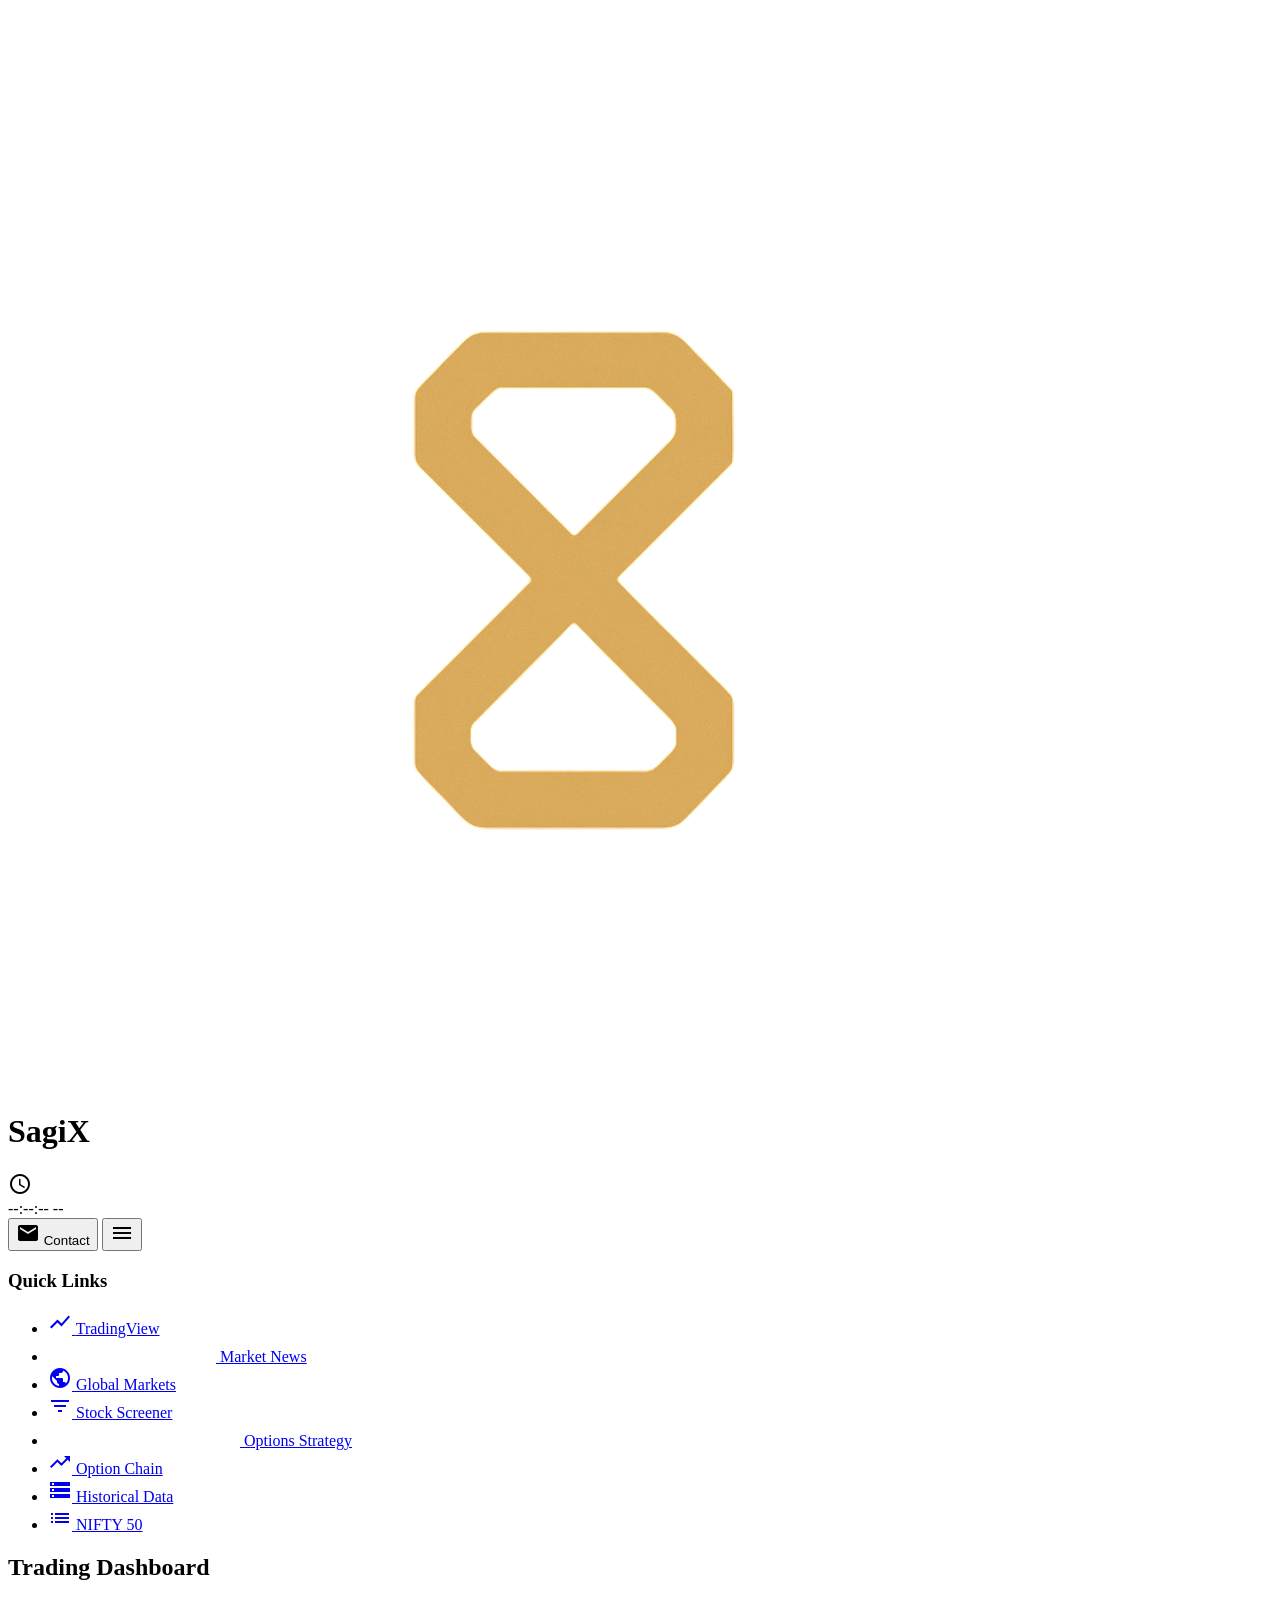
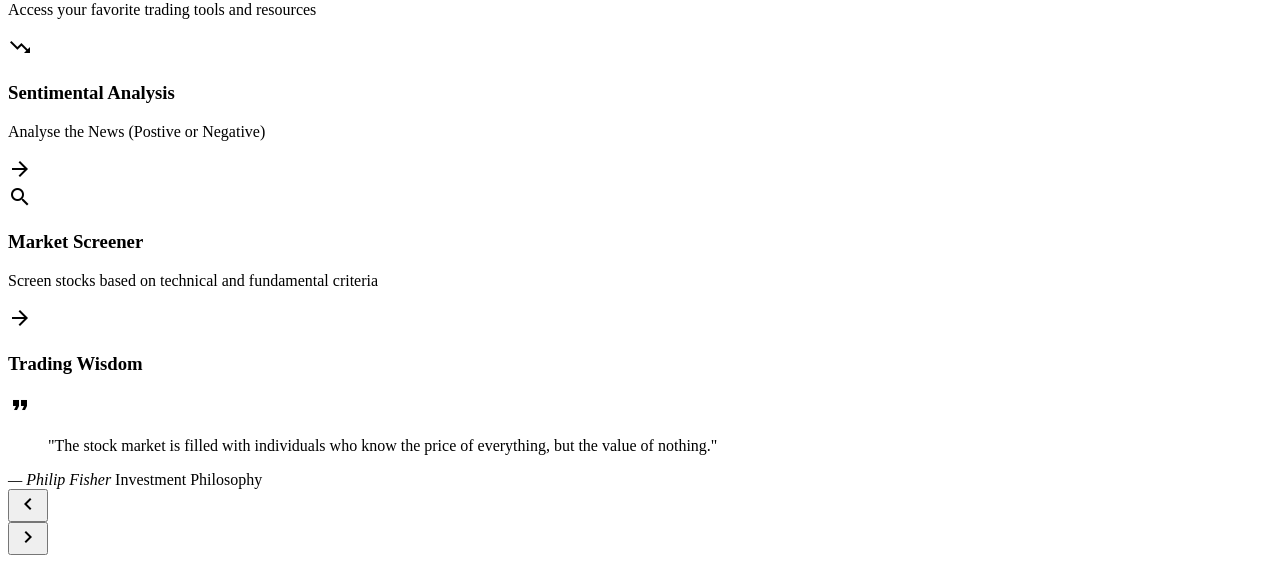
==== index.html @ 6b90bf28 "Add files via upload" ====
<!DOCTYPE html>
<html lang="en">
<head>
    <meta charset="UTF-8">
    <meta name="viewport" content="width=device-width, initial-scale=1.0">
    <title>SageForge - Trading Dashboard</title>
    <link rel="stylesheet" href="./css/main-style.css">
    <link href="https://fonts.googleapis.com/icon?family=Material+Icons" rel="stylesheet">
</head>
<body>
    <!-- Header -->
    <header class="header">
        <div class="header-content">
            <div class="header-left">
                <div class="logo">
                <img src="logo.png" alt="sagix logo" class="logo-img">
                    <h1 class="logo-text">SagiX</h1>
                </div>
            </div>
            
            <div class="header-center">
                <div class="clock-container">
                    <span class="material-icons clock-icon">schedule</span>
                    <div id="live-clock" class="live-clock">--:--:-- --</div>
                </div>
            </div>
            
            <div class="header-right">
                <button class="contact-btn">
                    <span class="material-icons">mail</span>
                    <span class="contact-text">Contact</span>
                </button>
                <button class="mobile-menu-btn" id="mobile-menu-btn">
                    <span class="material-icons">menu</span>
                </button>
            </div>
        </div>
    </header>

    <!-- Mobile Menu Overlay -->
    <div class="mobile-menu-overlay" id="mobile-menu-overlay"></div>

    <!-- Main Layout Container -->
    <div class="main-layout">
        <!-- Sidebar -->
        <aside class="sidebar" id="sidebar">
            <nav class="sidebar-nav">
                <h3 class="sidebar-title">Quick Links</h3>
                <ul class="sidebar-menu">
                    <li class="sidebar-item">
                        <a href="https://in.tradingview.com/" target="_blank" class="sidebar-link" title="TradingView Charts">
                            <span class="material-icons">show_chart</span>
                            <span class="sidebar-text">TradingView</span>
                        </a>
                    </li>
                    <li class="sidebar-item">
                        <a href="https://in.investing.com/news/stock-market-news" target="_blank" class="sidebar-link" title="Market News">
                            <span class="material-icons">article</span>
                            <span class="sidebar-text">Market News</span>
                        </a>
                    </li>
                    <li class="sidebar-item">
                        <a href="https://www.moneycontrol.com/markets/global-indices/" target="_blank" class="sidebar-link" title="Global Markets">
                            <span class="material-icons">public</span>
                            <span class="sidebar-text">Global Markets</span>
                        </a>
                    </li>
                    <li class="sidebar-item">
                        <a href="https://www.screener.in/" target="_blank" class="sidebar-link" title="Stock Screener">
                            <span class="material-icons">filter_list</span>
                            <span class="sidebar-text">Stock Screener</span>
                        </a>
                    </li>
                    <li class="sidebar-item">
                        <a href="https://sensibull.com/" target="_blank" class="sidebar-link" title="Options Strategy">
                            <span class="material-icons">insights</span>
                            <span class="sidebar-text">Options Strategy</span>
                        </a>
                    </li>
                    <li class="sidebar-item">
                        <a href="https://www.nseindia.com/option-chain" target="_blank" class="sidebar-link" title="Option Chain">
                            <span class="material-icons">trending_up</span>
                            <span class="sidebar-text">Option Chain</span>
                        </a>
                    </li>
                    <li class="sidebar-item">
                        <a href="https://www.niftyindices.com/reports/historical-data" target="_blank" class="sidebar-link" title="Historical Data">
                            <span class="material-icons">storage</span>
                            <span class="sidebar-text">Historical Data</span>
                        </a>
                    </li>
                    <li class="sidebar-item">
                        <a href="https://www.5paisa.com/nifty-50-stocks-list" target="_blank" class="sidebar-link" title="NIFTY 50">
                            <span class="material-icons">list</span>
                            <span class="sidebar-text">NIFTY 50</span>
                        </a>
                    </li>
                </ul>
            </nav>
        </aside>

        <!-- Main Content -->
        <main class="main-content">
            <div class="content-header">
                <h2 class="page-title">Trading Dashboard</h2>
                <p class="page-subtitle">Access your favorite trading tools and resources</p>
            </div>

            <div class="feature-grid">
                <div class="feature-card" data-path="sentiment" oneclick="navigatetoSentiment()">
                    <div class="feature-icon">
                        <span class="material-icons">trending_down</span>
                    </div>
                    <div class="feature-content">
                        <h3 class="feature-title">Sentimental Analysis</h3>
                        <p class="feature-description">Analyse the News (Postive or Negative) </p>
                    </div>
                    <div class="feature-arrow">
                        <span class="material-icons">arrow_forward</span>
                    </div>
                </div>

                <div class="feature-card" data-path="/screener">
                    <div class="feature-icon">
                        <span class="material-icons">search</span>
                    </div>
                    <div class="feature-content">
                        <h3 class="feature-title">Market Screener</h3>
                        <p class="feature-description">Screen stocks based on technical and fundamental criteria</p>
                    </div>
                    <div class="feature-arrow">
                        <span class="material-icons">arrow_forward</span>
                    </div>
                </div>

                <!--<div class="feature-card" data-path="/technical">
                    <div class="feature-icon">
                        <span class="material-icons">trending_up</span>
                    </div>
                    <div class="feature-content">
                        <h3 class="feature-title">Technical Analysis</h3>
                        <p class="feature-description">Advanced charting and technical indicator tools</p>
                    </div>
                    <div class="feature-arrow">
                        <span class="material-icons">arrow_forward</span>
                    </div>
                </div>

                <div class="feature-card" data-path="/options">
                    <div class="feature-icon">
                        <span class="material-icons">account_balance</span>
                    </div>
                    <div class="feature-content">
                        <h3 class="feature-title">Options Tracker</h3>
                        <p class="feature-description">Monitor and analyze options trading opportunities</p>
                    </div>
                    <div class="feature-arrow">
                        <span class="material-icons">arrow_forward</span>
                    </div>
                </div>

                <div class="feature-card" data-path="/risk">
                    <div class="feature-icon">
                        <span class="material-icons">security</span>
                    </div>
                    <div class="feature-content">
                        <h3 class="feature-title">Risk Manager</h3>
                        <p class="feature-description">Calculate and manage your trading risk exposure</p>
                    </div>
                    <div class="feature-arrow">
                        <span class="material-icons">arrow_forward</span>
                    </div>
                </div>

                <div class="feature-card" data-path="/alerts">
                    <div class="feature-icon">
                        <span class="material-icons">notifications</span>
                    </div>
                    <div class="feature-content">
                        <h3 class="feature-title">Market Alerts</h3>
                        <p class="feature-description">Set custom price and volume alerts for stocks</p>
                    </div>
                    <div class="feature-arrow">
                        <span class="material-icons">arrow_forward</span>
                    </div> 
                </div>-->
            </div>
        </main>

        <!--Quotes Panel -->
        <aside class="quotes-panel">
            <div class="quotes-header">
                <h3 class="quotes-title">Trading Wisdom</h3>
                <span class="material-icons quotes-icon">format_quote</span>
            </div>
            <div class="quotes-content">
                <div class="quote-item active" id="current-quote">
                    <blockquote class="quote-text">
                        "The stock market is filled with individuals who know the price of everything, but the value of nothing."
                    </blockquote>
                    <cite class="quote-author">— Philip Fisher</cite>
                    <span class="quote-category">Investment Philosophy</span>
                </div>
            </div>
            <div class="quotes-controls">
                <button class="quote-nav-btn" id="prev-quote" aria-label="Previous quote">
                    <span class="material-icons">chevron_left</span>
                </button>
                <div class="quote-indicators" id="quote-indicators">
                    <!-- Dynamically populated -->
                </div>
                <button class="quote-nav-btn" id="next-quote" aria-label="Next quote">
                    <span class="material-icons">chevron_right</span>
                </button>
            </div>
        </aside>
    </div>

    

    <script src="./js/main-app.js"></script>
</body>
</html>
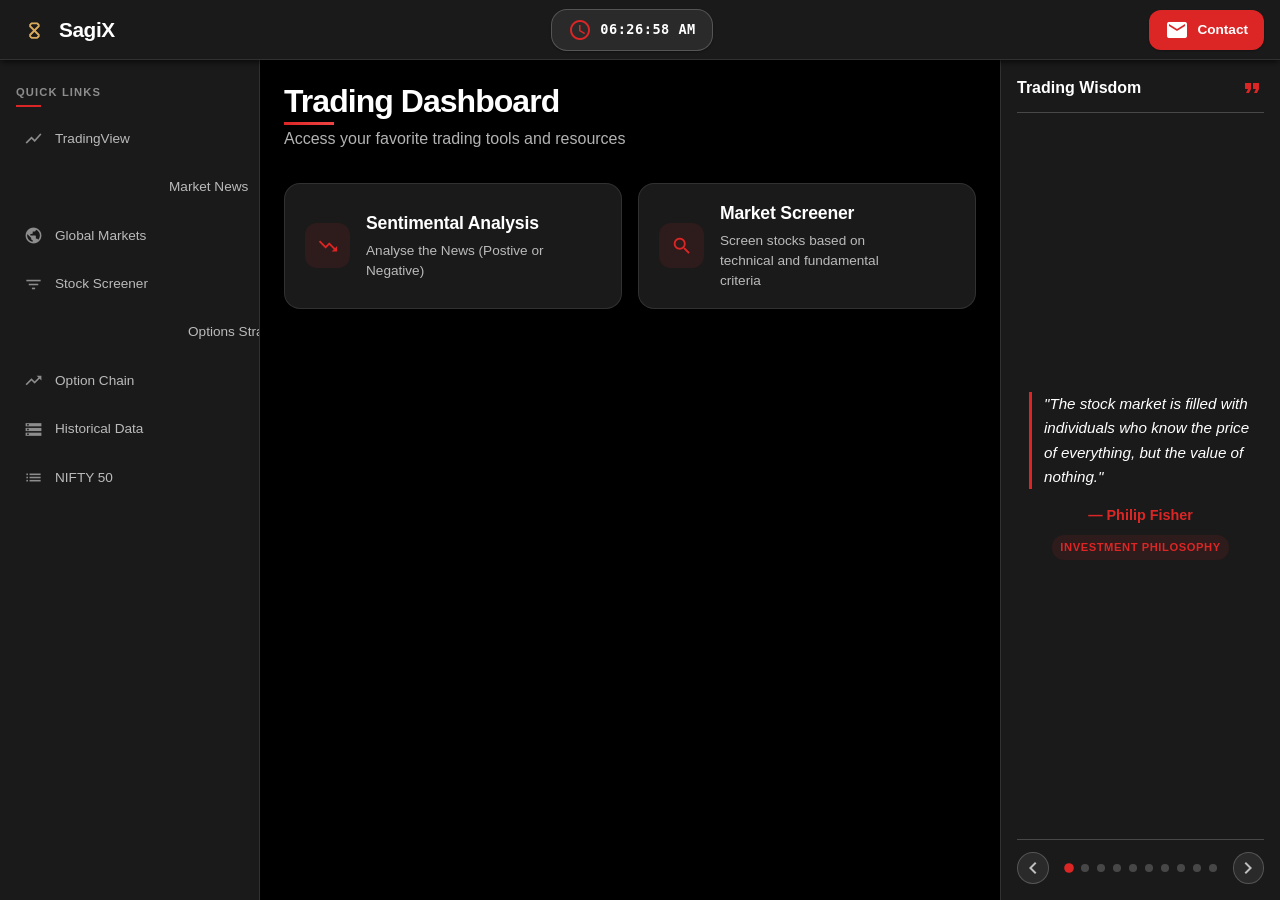
==== commit 2a5ae3ad: "Update index.html" ====
--- a/index.html
+++ b/index.html
@@ -3,7 +3,7 @@
 <head>
     <meta charset="UTF-8">
     <meta name="viewport" content="width=device-width, initial-scale=1.0">
-    <title>SageForge - Trading Dashboard</title>
+    <title>Sagix - Trading Dashboard</title>
     <link rel="stylesheet" href="./css/main-style.css">
     <link href="https://fonts.googleapis.com/icon?family=Material+Icons" rel="stylesheet">
 </head>
@@ -220,4 +220,4 @@
 
     <script src="./js/main-app.js"></script>
 </body>
-</html>+</html>
--- a/css/main-style.css
+++ b/css/main-style.css
@@ -0,0 +1,911 @@
+/* Trading Dashboard CSS - Professional Black & Red Theme (Compact Version) */
+:root {
+  /* Primary Color Palette */
+  --color-black: #000000;
+  --color-black-light: #1a1a1a;
+  --color-black-medium: #2a2a2a;
+  --color-white: #ffffff;
+  --color-white-soft: #f8f8f8;
+  
+  /* Red Palette */
+  --color-red-primary: #dc2626;
+  --color-red-hover: #b91c1c;
+  --color-red-light: #ef4444;
+  --color-red-dark: #991b1b;
+  --color-red-50: rgba(220, 38, 38, 0.05);
+  --color-red-100: rgba(220, 38, 38, 0.1);
+  --color-red-200: rgba(220, 38, 38, 0.2);
+  
+  /* Theme Colors */
+  --color-background: var(--color-black);
+  --color-surface: var(--color-black-light);
+  --color-surface-elevated: var(--color-black-medium);
+  --color-text-primary: var(--color-white);
+  --color-text-secondary: rgba(255, 255, 255, 0.7);
+  --color-text-muted: rgba(255, 255, 255, 0.5);
+  --color-primary: var(--color-red-primary);
+  --color-primary-hover: var(--color-red-hover);
+  --color-border: rgba(255, 255, 255, 0.1);
+  --color-border-strong: rgba(255, 255, 255, 0.2);
+  
+  /* Shadows */
+  --shadow-sm: 0 1px 2px 0 rgba(0, 0, 0, 0.3);
+  --shadow-md: 0 4px 6px -1px rgba(0, 0, 0, 0.4), 0 2px 4px -1px rgba(0, 0, 0, 0.3);
+  --shadow-lg: 0 10px 15px -3px rgba(0, 0, 0, 0.5), 0 4px 6px -2px rgba(0, 0, 0, 0.3);
+  --shadow-red: 0 0 20px rgba(220, 38, 38, 0.3);
+  --shadow-red-glow: 0 0 30px rgba(220, 38, 38, 0.4);
+  
+  /* Layout - Reduced Sizes */
+  --header-height: 60px;
+  --sidebar-width: 260px;
+  --sidebar-collapsed: 70px;
+  --quotes-width: 280px;
+  
+  /* Transitions */
+  --transition-fast: 0.2s cubic-bezier(0.4, 0, 0.2, 1);
+  --transition-normal: 0.3s cubic-bezier(0.4, 0, 0.2, 1);
+  --transition-slow: 0.4s cubic-bezier(0.4, 0, 0.2, 1);
+  
+  /* Border Radius */
+  --radius-sm: 4px;
+  --radius-md: 8px;
+  --radius-lg: 12px;
+  --radius-xl: 16px;
+  --radius-2xl: 20px;
+  
+  /* Spacing - Reduced */
+  --space-1: 0.25rem;
+  --space-2: 0.5rem;
+  --space-3: 0.75rem;
+  --space-4: 1rem;
+  --space-5: 1.25rem;
+  --space-6: 1.5rem;
+  --space-8: 2rem;
+  --space-10: 2.5rem;
+  --space-12: 3rem;
+  --space-16: 4rem;
+}
+
+/* Base Styles */
+* {
+  margin: 0;
+  padding: 0;
+  box-sizing: border-box;
+}
+
+body {
+  font-family: -apple-system, BlinkMacSystemFont, 'Segoe UI', 'Inter', Roboto, sans-serif;
+  background-color: var(--color-background);
+  color: var(--color-text-primary);
+  line-height: 1.5;
+  font-size: 14px;
+  overflow-x: hidden;
+  font-feature-settings: 'cv04', 'cv03', 'cv02', 'cv01';
+}
+
+/* Header Styles */
+.header {
+  position: fixed;
+  top: 0;
+  left: 0;
+  right: 0;
+  height: var(--header-height);
+  background: var(--color-surface);
+  backdrop-filter: blur(20px);
+  border-bottom: 1px solid var(--color-border);
+  z-index: 1000;
+  box-shadow: var(--shadow-md);
+}
+
+.header-content {
+  display: flex;
+  align-items: center;
+  justify-content: space-between;
+  height: 100%;
+  padding: 0 var(--space-4);
+  max-width: 100%;
+}
+
+.header-left {
+  display: flex;
+  align-items: center;
+  min-width: 0;
+}
+
+.logo {
+  display: flex;
+  align-items: center;
+  gap: var(--space-2);
+  transition: transform var(--transition-fast);
+  cursor: pointer;
+}
+
+.logo-img {
+  height: 35px;
+  width: 35px;
+  border-radius: var(--radius-md);
+}
+
+.logo-text {
+  font-size: 1.3rem;
+  font-weight: 800;
+  color: var(--color-text-primary);
+  letter-spacing: -0.02em;
+  position: relative;
+}
+
+.logo-text::after {
+  content: '';
+  position: absolute;
+  bottom: -2px;
+  left: 0;
+  width: 0;
+  height: 2px;
+  background: var(--color-primary);
+  transition: width var(--transition-normal);
+}
+
+.logo:hover .logo-text::after {
+  width: 100%;
+}
+
+.logo:hover {
+  transform: translateY(-1px);
+}
+
+.header-center {
+  flex: 1;
+  display: flex;
+  justify-content: center;
+  min-width: 0;
+}
+
+.clock-container {
+  display: flex;
+  align-items: center;
+  gap: var(--space-2);
+  background: var(--color-surface-elevated);
+  padding: var(--space-2) var(--space-4);
+  border-radius: var(--radius-xl);
+  border: 1px solid var(--color-border-strong);
+  box-shadow: var(--shadow-sm);
+  transition: all var(--transition-fast);
+}
+
+.clock-container:hover {
+  border-color: var(--color-primary);
+  box-shadow: var(--shadow-red);
+}
+
+.clock-icon {
+  color: var(--color-primary);
+  font-size: 1.1rem;
+}
+
+.live-clock {
+  font-family: 'SF Mono', 'Monaco', 'Cascadia Code', monospace;
+  font-weight: 600;
+  color: var(--color-text-primary);
+  font-size: 0.85rem;
+  white-space: nowrap;
+  letter-spacing: 0.5px;
+}
+
+.header-right {
+  display: flex;
+  align-items: center;
+  gap: var(--space-3);
+}
+
+.contact-btn {
+  display: flex;
+  align-items: center;
+  gap: var(--space-2);
+  background: var(--color-primary);
+  color: var(--color-white);
+  border: none;
+  padding: var(--space-2) var(--space-4);
+  border-radius: var(--radius-lg);
+  font-weight: 600;
+  font-size: 0.85rem;
+  cursor: pointer;
+  transition: all var(--transition-fast);
+  box-shadow: var(--shadow-sm);
+  position: relative;
+  overflow: hidden;
+}
+
+.contact-btn::before {
+  content: '';
+  position: absolute;
+  top: 0;
+  left: -100%;
+  width: 100%;
+  height: 100%;
+  background: linear-gradient(90deg, transparent, rgba(255, 255, 255, 0.2), transparent);
+  transition: left var(--transition-normal);
+}
+
+.contact-btn:hover::before {
+  left: 100%;
+}
+
+.contact-btn:hover {
+  background: var(--color-primary-hover);
+  transform: translateY(-2px);
+  box-shadow: var(--shadow-red-glow);
+}
+
+.mobile-menu-btn {
+  display: none;
+  background: var(--color-surface-elevated);
+  border: 1px solid var(--color-border);
+  color: var(--color-text-primary);
+  cursor: pointer;
+  padding: var(--space-2);
+  border-radius: var(--radius-md);
+  transition: all var(--transition-fast);
+}
+
+.mobile-menu-btn:hover {
+  background: var(--color-primary);
+  border-color: var(--color-primary);
+}
+
+/* Mobile Menu Overlay */
+.mobile-menu-overlay {
+  position: fixed;
+  top: 0;
+  left: 0;
+  right: 0;
+  bottom: 0;
+  background: rgba(0, 0, 0, 0.8);
+  backdrop-filter: blur(10px);
+  z-index: 998;
+  opacity: 0;
+  visibility: hidden;
+  transition: all var(--transition-normal);
+}
+
+.mobile-menu-overlay.active {
+  opacity: 1;
+  visibility: visible;
+}
+
+/* Main Layout Container */
+.main-layout {
+  display: flex;
+  margin-top: var(--header-height);
+  min-height: calc(100vh - var(--header-height));
+  position: relative;
+}
+
+/* Sidebar */
+.sidebar {
+  width: var(--sidebar-width);
+  background: var(--color-surface);
+  border-right: 1px solid var(--color-border);
+  overflow-y: auto;
+  flex-shrink: 0;
+  height: calc(100vh - var(--header-height));
+  position: sticky;
+  top: var(--header-height);
+}
+
+.sidebar-nav {
+  padding: var(--space-6) 0;
+}
+
+.sidebar-title {
+  font-size: 0.7rem;
+  font-weight: 700;
+  color: var(--color-text-muted);
+  text-transform: uppercase;
+  letter-spacing: 0.1em;
+  margin: 0 var(--space-4) var(--space-4);
+  position: relative;
+}
+
+.sidebar-title::after {
+  content: '';
+  position: absolute;
+  bottom: -6px;
+  left: 0;
+  width: 25px;
+  height: 2px;
+  background: var(--color-primary);
+}
+
+.sidebar-menu {
+  list-style: none;
+}
+
+.sidebar-item {
+  margin-bottom: var(--space-1);
+}
+
+.sidebar-link {
+  display: flex;
+  align-items: center;
+  gap: var(--space-3);
+  padding: var(--space-3) var(--space-4);
+  color: var(--color-text-secondary);
+  text-decoration: none;
+  transition: all var(--transition-fast);
+  position: relative;
+  border-radius: 0;
+  margin: 0 var(--space-2);
+  font-size: 0.85rem;
+}
+
+.sidebar-link::before {
+  content: '';
+  position: absolute;
+  left: 0;
+  top: 50%;
+  transform: translateY(-50%);
+  width: 0;
+  height: 0;
+  background: var(--color-primary);
+  transition: all var(--transition-fast);
+  border-radius: 0 var(--radius-sm) var(--radius-sm) 0;
+}
+
+.sidebar-link:hover::before {
+  width: 3px;
+  height: 50%;
+}
+
+.sidebar-link:hover {
+  background: var(--color-red-50);
+  color: var(--color-text-primary);
+  border-radius: var(--radius-lg);
+}
+
+.sidebar-link:hover .material-icons {
+  color: var(--color-primary);
+  transform: scale(1.1);
+}
+
+.sidebar-link .material-icons {
+  font-size: 1.2rem;
+  color: var(--color-text-muted);
+  transition: all var(--transition-fast);
+  flex-shrink: 0;
+}
+
+.sidebar-text {
+  font-weight: 500;
+  white-space: nowrap;
+}
+
+/* Main Content */
+.main-content {
+  flex: 1;
+  padding: var(--space-6);
+  min-height: calc(100vh - var(--header-height));
+  overflow-x: auto;
+  background: var(--color-background);
+}
+
+.content-header {
+  margin-bottom: var(--space-8);
+}
+
+.page-title {
+  font-size: 2rem;
+  font-weight: 900;
+  color: var(--color-text-primary);
+  margin-bottom: var(--space-2);
+  letter-spacing: -0.03em;
+  line-height: 1.1;
+  position: relative;
+}
+
+.page-title::after {
+  content: '';
+  position: absolute;
+  bottom: -6px;
+  left: 0;
+  width: 50px;
+  height: 3px;
+  background: linear-gradient(90deg, var(--color-primary), var(--color-red-light));
+}
+
+.page-subtitle {
+  font-size: 1rem;
+  color: var(--color-text-secondary);
+  font-weight: 400;
+  line-height: 1.5;
+}
+
+/* Feature Grid */
+.feature-grid {
+  display: grid;
+  grid-template-columns: repeat(auto-fit, minmax(280px, 1fr));
+  gap: var(--space-4);
+  width: 100%;
+}
+
+.feature-card {
+  background: var(--color-surface);
+  border: 1px solid var(--color-border);
+  border-radius: var(--radius-xl);
+  padding: var(--space-4) var(--space-5);
+  cursor: pointer;
+  transition: all var(--transition-normal);
+  display: flex;
+  align-items: center;
+  gap: var(--space-4);
+  position: relative;
+  overflow: hidden;
+}
+
+.feature-card::before {
+  content: '';
+  position: absolute;
+  top: 0;
+  left: 0;
+  right: 0;
+  height: 3px;
+  background: linear-gradient(90deg, var(--color-primary), var(--color-red-light));
+  transform: scaleX(0);
+  transform-origin: left;
+  transition: transform var(--transition-normal);
+}
+
+.feature-card:hover::before {
+  transform: scaleX(1);
+}
+
+.feature-card:hover {
+  transform: translateY(-3px);
+  box-shadow: var(--shadow-red);
+  border-color: var(--color-primary);
+  background: var(--color-surface-elevated);
+}
+
+.feature-icon {
+  display: flex;
+  align-items: center;
+  justify-content: center;
+  width: 45px;
+  height: 45px;
+  background: var(--color-red-100);
+  border-radius: var(--radius-lg);
+  flex-shrink: 0;
+  transition: all var(--transition-normal);
+  position: relative;
+}
+
+.feature-card:hover .feature-icon {
+  background: var(--color-primary);
+  transform: scale(1.05) rotate(3deg);
+  box-shadow: var(--shadow-red);
+}
+
+.feature-icon .material-icons {
+  font-size: 1.4rem;
+  color: var(--color-primary);
+  transition: color var(--transition-normal);
+}
+
+.feature-card:hover .feature-icon .material-icons {
+  color: var(--color-white);
+}
+
+.feature-content {
+  flex: 1;
+  min-width: 0;
+}
+
+.feature-title {
+  font-size: 1.1rem;
+  font-weight: 700;
+  color: var(--color-text-primary);
+  margin-bottom: var(--space-1);
+  letter-spacing: -0.01em;
+}
+
+.feature-description {
+  color: var(--color-text-secondary);
+  line-height: 1.5;
+  font-size: 0.85rem;
+}
+
+.feature-arrow {
+  opacity: 0;
+  transform: translateX(-10px);
+  transition: all var(--transition-normal);
+  color: var(--color-primary);
+  flex-shrink: 0;
+  font-size: 1.3rem;
+}
+
+.feature-card:hover .feature-arrow {
+  opacity: 1;
+  transform: translateX(0);
+}
+
+/* Quotes Panel */
+.quotes-panel {
+  width: var(--quotes-width);
+  background: var(--color-surface);
+  border-left: 1px solid var(--color-border);
+  padding: var(--space-4);
+  flex-shrink: 0;
+  overflow-y: auto;
+  display: flex;
+  flex-direction: column;
+  height: calc(100vh - var(--header-height));
+  position: sticky;
+  top: var(--header-height);
+}
+
+.quotes-header {
+  display: flex;
+  align-items: center;
+  justify-content: space-between;
+  margin-bottom: var(--space-4);
+  padding-bottom: var(--space-3);
+  border-bottom: 1px solid var(--color-border-strong);
+}
+
+.quotes-title {
+  font-size: 1rem;
+  font-weight: 700;
+  color: var(--color-text-primary);
+}
+
+.quotes-icon {
+  color: var(--color-primary);
+  font-size: 1.4rem;
+}
+
+.quotes-content {
+  flex: 1;
+  display: flex;
+  align-items: center;
+  justify-content: center;
+  position: relative;
+  min-height: 300px;
+}
+
+.quote-item {
+  text-align: center;
+  opacity: 1;
+  transform: translateY(0);
+  transition: all var(--transition-slow);
+  width: 100%;
+  padding: var(--space-3);
+}
+
+.quote-item.fade-out {
+  opacity: 0;
+  transform: translateY(20px);
+}
+
+.quote-text {
+  font-size: 0.95rem;
+  line-height: 1.6;
+  color: var(--color-text-primary);
+  font-style: italic;
+  margin-bottom: var(--space-4);
+  border-left: 3px solid var(--color-primary);
+  padding-left: var(--space-3);
+  text-align: left;
+  font-weight: 400;
+}
+
+.quote-author {
+  display: block;
+  font-weight: 600;
+  color: var(--color-primary);
+  margin-bottom: var(--space-2);
+  font-size: 0.9rem;
+}
+
+.quote-category {
+  display: inline-block;
+  background: var(--color-red-100);
+  color: var(--color-primary);
+  padding: var(--space-1) var(--space-2);
+  border-radius: var(--radius-lg);
+  font-size: 0.7rem;
+  font-weight: 600;
+  text-transform: uppercase;
+  letter-spacing: 0.05em;
+}
+
+.quotes-controls {
+  display: flex;
+  align-items: center;
+  justify-content: center;
+  gap: var(--space-4);
+  margin-top: var(--space-4);
+  padding-top: var(--space-3);
+  border-top: 1px solid var(--color-border-strong);
+}
+
+.quote-nav-btn {
+  background: var(--color-surface-elevated);
+  border: 1px solid var(--color-border-strong);
+  border-radius: 50%;
+  width: 32px;
+  height: 32px;
+  display: flex;
+  align-items: center;
+  justify-content: center;
+  cursor: pointer;
+  transition: all var(--transition-fast);
+  color: var(--color-text-secondary);
+  font-size: 1.1rem;
+}
+
+.quote-nav-btn:hover {
+  background: var(--color-primary);
+  border-color: var(--color-primary);
+  color: var(--color-white);
+  transform: scale(1.05);
+}
+
+.quote-indicators {
+  display: flex;
+  gap: var(--space-2);
+}
+
+.quote-indicator {
+  width: 8px;
+  height: 8px;
+  border-radius: 50%;
+  background: var(--color-border-strong);
+  cursor: pointer;
+  transition: all var(--transition-fast);
+}
+
+.quote-indicator.active {
+  background: var(--color-primary);
+  transform: scale(1.2);
+}
+
+/* Notification Toast */
+.notification-toast {
+  position: fixed;
+  bottom: var(--space-6);
+  right: var(--space-6);
+  background: var(--color-surface-elevated);
+  border: 1px solid var(--color-border-strong);
+  border-radius: var(--radius-xl);
+  padding: var(--space-3) var(--space-4);
+  box-shadow: var(--shadow-lg);
+  transform: translateX(100%);
+  transition: transform var(--transition-normal);
+  z-index: 1001;
+  max-width: 260px;
+  backdrop-filter: blur(20px);
+}
+
+.notification-toast.show {
+  transform: translateX(0);
+}
+
+.notification-content {
+  display: flex;
+  align-items: center;
+  gap: var(--space-3);
+}
+
+.notification-icon {
+  color: var(--color-primary);
+  font-size: 1.2rem;
+}
+
+.notification-message {
+  color: var(--color-text-primary);
+  font-weight: 500;
+  font-size: 0.85rem;
+}
+
+/* Responsive Design */
+
+/* Large Desktop (1200px+) */
+@media (min-width: 1200px) {
+  .main-layout {
+    display: flex;
+  }
+  
+  .sidebar {
+    display: flex;
+    flex-direction: column;
+  }
+  
+  .quotes-panel {
+    display: flex;
+  }
+  
+  .mobile-menu-btn {
+    display: none;
+  }
+}
+
+/* Medium Desktop (992px - 1199px) */
+@media (max-width: 1199px) and (min-width: 992px) {
+  .sidebar {
+    width: var(--sidebar-collapsed);
+  }
+  
+  .sidebar-text {
+    display: none;
+  }
+  
+  .sidebar-title {
+    display: none;
+  }
+  
+  .sidebar-link {
+    justify-content: center;
+    padding: var(--space-3);
+  }
+  
+  .quotes-panel {
+    display: none;
+  }
+  
+  .mobile-menu-btn {
+    display: none;
+  }
+}
+
+/* Tablet (768px - 991px) */
+@media (max-width: 991px) {
+  .sidebar {
+    position: fixed;
+    left: 0;
+    top: var(--header-height);
+    height: calc(100vh - var(--header-height));
+    transform: translateX(-100%);
+    width: 280px;
+    z-index: 999;
+    box-shadow: var(--shadow-lg);
+  }
+  
+  .sidebar.active {
+    transform: translateX(0);
+  }
+  
+  .main-layout {
+    display: block;
+  }
+  
+  .main-content {
+    padding: var(--space-5);
+    width: 100%;
+  }
+  
+  .quotes-panel {
+    display: none;
+  }
+  
+  .mobile-menu-btn {
+    display: flex;
+  }
+  
+  .feature-grid {
+    grid-template-columns: repeat(auto-fit, minmax(260px, 1fr));
+    gap: var(--space-3);
+  }
+}
+
+/* Mobile (767px and below) */
+@media (max-width: 767px) {
+  .header-content {
+    padding: 0 var(--space-3);
+  }
+  
+  .logo-text {
+    font-size: 1.1rem;
+  }
+  
+  .clock-container {
+    display: none;
+  }
+  
+  .main-content {
+    padding: var(--space-4);
+  }
+  
+  .page-title {
+    font-size: 1.6rem;
+  }
+  
+  .page-subtitle {
+    font-size: 0.9rem;
+  }
+  
+  .feature-grid {
+    grid-template-columns: 1fr;
+    gap: var(--space-3);
+  }
+  
+  .feature-card {
+    padding: var(--space-3) var(--space-4);
+  }
+  
+  .feature-title {
+    font-size: 1rem;
+  }
+  
+  .feature-description {
+    font-size: 0.8rem;
+  }
+}
+
+/* Small Mobile (479px and below) */
+@media (max-width: 479px) {
+  .header-content {
+    padding: 0 var(--space-2);
+  }
+  
+  .logo-text {
+    font-size: 1rem;
+  }
+  
+  .main-content {
+    padding: var(--space-3);
+  }
+  
+  .page-title {
+    font-size: 1.4rem;
+  }
+  
+  .feature-card {
+    flex-direction: column;
+    text-align: center;
+    gap: var(--space-3);
+    padding: var(--space-3);
+  }
+  
+  .feature-arrow {
+    display: none;
+  }
+}
+
+/* Touch Device Optimizations */
+@media (hover: none) {
+  .feature-card:hover {
+    transform: none;
+  }
+  
+  .feature-card:active {
+    transform: scale(0.98);
+  }
+  
+  .sidebar-link:hover {
+    background: transparent;
+  }
+  
+  .sidebar-link:active {
+    background: var(--color-red-50);
+  }
+}
+
+/* Reduced Motion */
+@media (prefers-reduced-motion: reduce) {
+  * {
+    animation-duration: 0.01ms !important;
+    animation-iteration-count: 1 !important;
+    transition-duration: 0.01ms !important;
+  }
+}
+
+/* High Contrast Mode */
+@media (prefers-contrast: high) {
+  :root {
+    --color-border: var(--color-white);
+    --color-border-strong: var(--color-white);
+  }
+  
+  .feature-card {
+    border-width: 2px;
+  }
+}
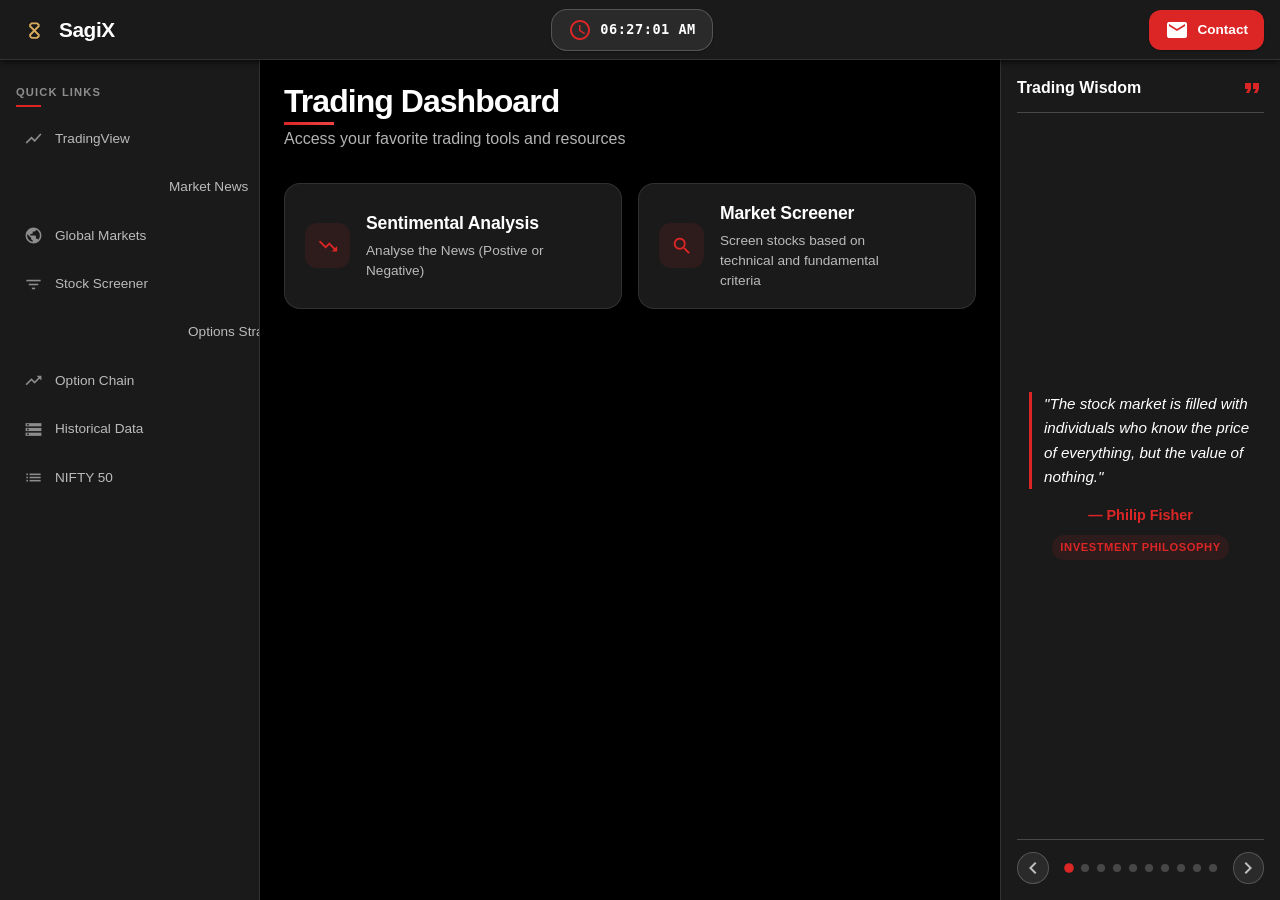
==== commit 02d67626: "statiic" ====
--- a/index.html
+++ b/index.html
@@ -4,7 +4,7 @@
     <meta charset="UTF-8">
     <meta name="viewport" content="width=device-width, initial-scale=1.0">
     <title>Sagix - Trading Dashboard</title>
-    <link rel="stylesheet" href="./css/main-style.css">
+    <link rel="stylesheet" href="./static/css/main-style.css">
     <link href="https://fonts.googleapis.com/icon?family=Material+Icons" rel="stylesheet">
 </head>
 <body>
@@ -218,6 +218,6 @@
 
     
 
-    <script src="./js/main-app.js"></script>
+    <script src="./static/js/main-app.js"></script>
 </body>
 </html>
--- a/static/css/main-style.css
+++ b/static/css/main-style.css
@@ -0,0 +1,911 @@
+/* Trading Dashboard CSS - Professional Black & Red Theme (Compact Version) */
+:root {
+  /* Primary Color Palette */
+  --color-black: #000000;
+  --color-black-light: #1a1a1a;
+  --color-black-medium: #2a2a2a;
+  --color-white: #ffffff;
+  --color-white-soft: #f8f8f8;
+  
+  /* Red Palette */
+  --color-red-primary: #dc2626;
+  --color-red-hover: #b91c1c;
+  --color-red-light: #ef4444;
+  --color-red-dark: #991b1b;
+  --color-red-50: rgba(220, 38, 38, 0.05);
+  --color-red-100: rgba(220, 38, 38, 0.1);
+  --color-red-200: rgba(220, 38, 38, 0.2);
+  
+  /* Theme Colors */
+  --color-background: var(--color-black);
+  --color-surface: var(--color-black-light);
+  --color-surface-elevated: var(--color-black-medium);
+  --color-text-primary: var(--color-white);
+  --color-text-secondary: rgba(255, 255, 255, 0.7);
+  --color-text-muted: rgba(255, 255, 255, 0.5);
+  --color-primary: var(--color-red-primary);
+  --color-primary-hover: var(--color-red-hover);
+  --color-border: rgba(255, 255, 255, 0.1);
+  --color-border-strong: rgba(255, 255, 255, 0.2);
+  
+  /* Shadows */
+  --shadow-sm: 0 1px 2px 0 rgba(0, 0, 0, 0.3);
+  --shadow-md: 0 4px 6px -1px rgba(0, 0, 0, 0.4), 0 2px 4px -1px rgba(0, 0, 0, 0.3);
+  --shadow-lg: 0 10px 15px -3px rgba(0, 0, 0, 0.5), 0 4px 6px -2px rgba(0, 0, 0, 0.3);
+  --shadow-red: 0 0 20px rgba(220, 38, 38, 0.3);
+  --shadow-red-glow: 0 0 30px rgba(220, 38, 38, 0.4);
+  
+  /* Layout - Reduced Sizes */
+  --header-height: 60px;
+  --sidebar-width: 260px;
+  --sidebar-collapsed: 70px;
+  --quotes-width: 280px;
+  
+  /* Transitions */
+  --transition-fast: 0.2s cubic-bezier(0.4, 0, 0.2, 1);
+  --transition-normal: 0.3s cubic-bezier(0.4, 0, 0.2, 1);
+  --transition-slow: 0.4s cubic-bezier(0.4, 0, 0.2, 1);
+  
+  /* Border Radius */
+  --radius-sm: 4px;
+  --radius-md: 8px;
+  --radius-lg: 12px;
+  --radius-xl: 16px;
+  --radius-2xl: 20px;
+  
+  /* Spacing - Reduced */
+  --space-1: 0.25rem;
+  --space-2: 0.5rem;
+  --space-3: 0.75rem;
+  --space-4: 1rem;
+  --space-5: 1.25rem;
+  --space-6: 1.5rem;
+  --space-8: 2rem;
+  --space-10: 2.5rem;
+  --space-12: 3rem;
+  --space-16: 4rem;
+}
+
+/* Base Styles */
+* {
+  margin: 0;
+  padding: 0;
+  box-sizing: border-box;
+}
+
+body {
+  font-family: -apple-system, BlinkMacSystemFont, 'Segoe UI', 'Inter', Roboto, sans-serif;
+  background-color: var(--color-background);
+  color: var(--color-text-primary);
+  line-height: 1.5;
+  font-size: 14px;
+  overflow-x: hidden;
+  font-feature-settings: 'cv04', 'cv03', 'cv02', 'cv01';
+}
+
+/* Header Styles */
+.header {
+  position: fixed;
+  top: 0;
+  left: 0;
+  right: 0;
+  height: var(--header-height);
+  background: var(--color-surface);
+  backdrop-filter: blur(20px);
+  border-bottom: 1px solid var(--color-border);
+  z-index: 1000;
+  box-shadow: var(--shadow-md);
+}
+
+.header-content {
+  display: flex;
+  align-items: center;
+  justify-content: space-between;
+  height: 100%;
+  padding: 0 var(--space-4);
+  max-width: 100%;
+}
+
+.header-left {
+  display: flex;
+  align-items: center;
+  min-width: 0;
+}
+
+.logo {
+  display: flex;
+  align-items: center;
+  gap: var(--space-2);
+  transition: transform var(--transition-fast);
+  cursor: pointer;
+}
+
+.logo-img {
+  height: 35px;
+  width: 35px;
+  border-radius: var(--radius-md);
+}
+
+.logo-text {
+  font-size: 1.3rem;
+  font-weight: 800;
+  color: var(--color-text-primary);
+  letter-spacing: -0.02em;
+  position: relative;
+}
+
+.logo-text::after {
+  content: '';
+  position: absolute;
+  bottom: -2px;
+  left: 0;
+  width: 0;
+  height: 2px;
+  background: var(--color-primary);
+  transition: width var(--transition-normal);
+}
+
+.logo:hover .logo-text::after {
+  width: 100%;
+}
+
+.logo:hover {
+  transform: translateY(-1px);
+}
+
+.header-center {
+  flex: 1;
+  display: flex;
+  justify-content: center;
+  min-width: 0;
+}
+
+.clock-container {
+  display: flex;
+  align-items: center;
+  gap: var(--space-2);
+  background: var(--color-surface-elevated);
+  padding: var(--space-2) var(--space-4);
+  border-radius: var(--radius-xl);
+  border: 1px solid var(--color-border-strong);
+  box-shadow: var(--shadow-sm);
+  transition: all var(--transition-fast);
+}
+
+.clock-container:hover {
+  border-color: var(--color-primary);
+  box-shadow: var(--shadow-red);
+}
+
+.clock-icon {
+  color: var(--color-primary);
+  font-size: 1.1rem;
+}
+
+.live-clock {
+  font-family: 'SF Mono', 'Monaco', 'Cascadia Code', monospace;
+  font-weight: 600;
+  color: var(--color-text-primary);
+  font-size: 0.85rem;
+  white-space: nowrap;
+  letter-spacing: 0.5px;
+}
+
+.header-right {
+  display: flex;
+  align-items: center;
+  gap: var(--space-3);
+}
+
+.contact-btn {
+  display: flex;
+  align-items: center;
+  gap: var(--space-2);
+  background: var(--color-primary);
+  color: var(--color-white);
+  border: none;
+  padding: var(--space-2) var(--space-4);
+  border-radius: var(--radius-lg);
+  font-weight: 600;
+  font-size: 0.85rem;
+  cursor: pointer;
+  transition: all var(--transition-fast);
+  box-shadow: var(--shadow-sm);
+  position: relative;
+  overflow: hidden;
+}
+
+.contact-btn::before {
+  content: '';
+  position: absolute;
+  top: 0;
+  left: -100%;
+  width: 100%;
+  height: 100%;
+  background: linear-gradient(90deg, transparent, rgba(255, 255, 255, 0.2), transparent);
+  transition: left var(--transition-normal);
+}
+
+.contact-btn:hover::before {
+  left: 100%;
+}
+
+.contact-btn:hover {
+  background: var(--color-primary-hover);
+  transform: translateY(-2px);
+  box-shadow: var(--shadow-red-glow);
+}
+
+.mobile-menu-btn {
+  display: none;
+  background: var(--color-surface-elevated);
+  border: 1px solid var(--color-border);
+  color: var(--color-text-primary);
+  cursor: pointer;
+  padding: var(--space-2);
+  border-radius: var(--radius-md);
+  transition: all var(--transition-fast);
+}
+
+.mobile-menu-btn:hover {
+  background: var(--color-primary);
+  border-color: var(--color-primary);
+}
+
+/* Mobile Menu Overlay */
+.mobile-menu-overlay {
+  position: fixed;
+  top: 0;
+  left: 0;
+  right: 0;
+  bottom: 0;
+  background: rgba(0, 0, 0, 0.8);
+  backdrop-filter: blur(10px);
+  z-index: 998;
+  opacity: 0;
+  visibility: hidden;
+  transition: all var(--transition-normal);
+}
+
+.mobile-menu-overlay.active {
+  opacity: 1;
+  visibility: visible;
+}
+
+/* Main Layout Container */
+.main-layout {
+  display: flex;
+  margin-top: var(--header-height);
+  min-height: calc(100vh - var(--header-height));
+  position: relative;
+}
+
+/* Sidebar */
+.sidebar {
+  width: var(--sidebar-width);
+  background: var(--color-surface);
+  border-right: 1px solid var(--color-border);
+  overflow-y: auto;
+  flex-shrink: 0;
+  height: calc(100vh - var(--header-height));
+  position: sticky;
+  top: var(--header-height);
+}
+
+.sidebar-nav {
+  padding: var(--space-6) 0;
+}
+
+.sidebar-title {
+  font-size: 0.7rem;
+  font-weight: 700;
+  color: var(--color-text-muted);
+  text-transform: uppercase;
+  letter-spacing: 0.1em;
+  margin: 0 var(--space-4) var(--space-4);
+  position: relative;
+}
+
+.sidebar-title::after {
+  content: '';
+  position: absolute;
+  bottom: -6px;
+  left: 0;
+  width: 25px;
+  height: 2px;
+  background: var(--color-primary);
+}
+
+.sidebar-menu {
+  list-style: none;
+}
+
+.sidebar-item {
+  margin-bottom: var(--space-1);
+}
+
+.sidebar-link {
+  display: flex;
+  align-items: center;
+  gap: var(--space-3);
+  padding: var(--space-3) var(--space-4);
+  color: var(--color-text-secondary);
+  text-decoration: none;
+  transition: all var(--transition-fast);
+  position: relative;
+  border-radius: 0;
+  margin: 0 var(--space-2);
+  font-size: 0.85rem;
+}
+
+.sidebar-link::before {
+  content: '';
+  position: absolute;
+  left: 0;
+  top: 50%;
+  transform: translateY(-50%);
+  width: 0;
+  height: 0;
+  background: var(--color-primary);
+  transition: all var(--transition-fast);
+  border-radius: 0 var(--radius-sm) var(--radius-sm) 0;
+}
+
+.sidebar-link:hover::before {
+  width: 3px;
+  height: 50%;
+}
+
+.sidebar-link:hover {
+  background: var(--color-red-50);
+  color: var(--color-text-primary);
+  border-radius: var(--radius-lg);
+}
+
+.sidebar-link:hover .material-icons {
+  color: var(--color-primary);
+  transform: scale(1.1);
+}
+
+.sidebar-link .material-icons {
+  font-size: 1.2rem;
+  color: var(--color-text-muted);
+  transition: all var(--transition-fast);
+  flex-shrink: 0;
+}
+
+.sidebar-text {
+  font-weight: 500;
+  white-space: nowrap;
+}
+
+/* Main Content */
+.main-content {
+  flex: 1;
+  padding: var(--space-6);
+  min-height: calc(100vh - var(--header-height));
+  overflow-x: auto;
+  background: var(--color-background);
+}
+
+.content-header {
+  margin-bottom: var(--space-8);
+}
+
+.page-title {
+  font-size: 2rem;
+  font-weight: 900;
+  color: var(--color-text-primary);
+  margin-bottom: var(--space-2);
+  letter-spacing: -0.03em;
+  line-height: 1.1;
+  position: relative;
+}
+
+.page-title::after {
+  content: '';
+  position: absolute;
+  bottom: -6px;
+  left: 0;
+  width: 50px;
+  height: 3px;
+  background: linear-gradient(90deg, var(--color-primary), var(--color-red-light));
+}
+
+.page-subtitle {
+  font-size: 1rem;
+  color: var(--color-text-secondary);
+  font-weight: 400;
+  line-height: 1.5;
+}
+
+/* Feature Grid */
+.feature-grid {
+  display: grid;
+  grid-template-columns: repeat(auto-fit, minmax(280px, 1fr));
+  gap: var(--space-4);
+  width: 100%;
+}
+
+.feature-card {
+  background: var(--color-surface);
+  border: 1px solid var(--color-border);
+  border-radius: var(--radius-xl);
+  padding: var(--space-4) var(--space-5);
+  cursor: pointer;
+  transition: all var(--transition-normal);
+  display: flex;
+  align-items: center;
+  gap: var(--space-4);
+  position: relative;
+  overflow: hidden;
+}
+
+.feature-card::before {
+  content: '';
+  position: absolute;
+  top: 0;
+  left: 0;
+  right: 0;
+  height: 3px;
+  background: linear-gradient(90deg, var(--color-primary), var(--color-red-light));
+  transform: scaleX(0);
+  transform-origin: left;
+  transition: transform var(--transition-normal);
+}
+
+.feature-card:hover::before {
+  transform: scaleX(1);
+}
+
+.feature-card:hover {
+  transform: translateY(-3px);
+  box-shadow: var(--shadow-red);
+  border-color: var(--color-primary);
+  background: var(--color-surface-elevated);
+}
+
+.feature-icon {
+  display: flex;
+  align-items: center;
+  justify-content: center;
+  width: 45px;
+  height: 45px;
+  background: var(--color-red-100);
+  border-radius: var(--radius-lg);
+  flex-shrink: 0;
+  transition: all var(--transition-normal);
+  position: relative;
+}
+
+.feature-card:hover .feature-icon {
+  background: var(--color-primary);
+  transform: scale(1.05) rotate(3deg);
+  box-shadow: var(--shadow-red);
+}
+
+.feature-icon .material-icons {
+  font-size: 1.4rem;
+  color: var(--color-primary);
+  transition: color var(--transition-normal);
+}
+
+.feature-card:hover .feature-icon .material-icons {
+  color: var(--color-white);
+}
+
+.feature-content {
+  flex: 1;
+  min-width: 0;
+}
+
+.feature-title {
+  font-size: 1.1rem;
+  font-weight: 700;
+  color: var(--color-text-primary);
+  margin-bottom: var(--space-1);
+  letter-spacing: -0.01em;
+}
+
+.feature-description {
+  color: var(--color-text-secondary);
+  line-height: 1.5;
+  font-size: 0.85rem;
+}
+
+.feature-arrow {
+  opacity: 0;
+  transform: translateX(-10px);
+  transition: all var(--transition-normal);
+  color: var(--color-primary);
+  flex-shrink: 0;
+  font-size: 1.3rem;
+}
+
+.feature-card:hover .feature-arrow {
+  opacity: 1;
+  transform: translateX(0);
+}
+
+/* Quotes Panel */
+.quotes-panel {
+  width: var(--quotes-width);
+  background: var(--color-surface);
+  border-left: 1px solid var(--color-border);
+  padding: var(--space-4);
+  flex-shrink: 0;
+  overflow-y: auto;
+  display: flex;
+  flex-direction: column;
+  height: calc(100vh - var(--header-height));
+  position: sticky;
+  top: var(--header-height);
+}
+
+.quotes-header {
+  display: flex;
+  align-items: center;
+  justify-content: space-between;
+  margin-bottom: var(--space-4);
+  padding-bottom: var(--space-3);
+  border-bottom: 1px solid var(--color-border-strong);
+}
+
+.quotes-title {
+  font-size: 1rem;
+  font-weight: 700;
+  color: var(--color-text-primary);
+}
+
+.quotes-icon {
+  color: var(--color-primary);
+  font-size: 1.4rem;
+}
+
+.quotes-content {
+  flex: 1;
+  display: flex;
+  align-items: center;
+  justify-content: center;
+  position: relative;
+  min-height: 300px;
+}
+
+.quote-item {
+  text-align: center;
+  opacity: 1;
+  transform: translateY(0);
+  transition: all var(--transition-slow);
+  width: 100%;
+  padding: var(--space-3);
+}
+
+.quote-item.fade-out {
+  opacity: 0;
+  transform: translateY(20px);
+}
+
+.quote-text {
+  font-size: 0.95rem;
+  line-height: 1.6;
+  color: var(--color-text-primary);
+  font-style: italic;
+  margin-bottom: var(--space-4);
+  border-left: 3px solid var(--color-primary);
+  padding-left: var(--space-3);
+  text-align: left;
+  font-weight: 400;
+}
+
+.quote-author {
+  display: block;
+  font-weight: 600;
+  color: var(--color-primary);
+  margin-bottom: var(--space-2);
+  font-size: 0.9rem;
+}
+
+.quote-category {
+  display: inline-block;
+  background: var(--color-red-100);
+  color: var(--color-primary);
+  padding: var(--space-1) var(--space-2);
+  border-radius: var(--radius-lg);
+  font-size: 0.7rem;
+  font-weight: 600;
+  text-transform: uppercase;
+  letter-spacing: 0.05em;
+}
+
+.quotes-controls {
+  display: flex;
+  align-items: center;
+  justify-content: center;
+  gap: var(--space-4);
+  margin-top: var(--space-4);
+  padding-top: var(--space-3);
+  border-top: 1px solid var(--color-border-strong);
+}
+
+.quote-nav-btn {
+  background: var(--color-surface-elevated);
+  border: 1px solid var(--color-border-strong);
+  border-radius: 50%;
+  width: 32px;
+  height: 32px;
+  display: flex;
+  align-items: center;
+  justify-content: center;
+  cursor: pointer;
+  transition: all var(--transition-fast);
+  color: var(--color-text-secondary);
+  font-size: 1.1rem;
+}
+
+.quote-nav-btn:hover {
+  background: var(--color-primary);
+  border-color: var(--color-primary);
+  color: var(--color-white);
+  transform: scale(1.05);
+}
+
+.quote-indicators {
+  display: flex;
+  gap: var(--space-2);
+}
+
+.quote-indicator {
+  width: 8px;
+  height: 8px;
+  border-radius: 50%;
+  background: var(--color-border-strong);
+  cursor: pointer;
+  transition: all var(--transition-fast);
+}
+
+.quote-indicator.active {
+  background: var(--color-primary);
+  transform: scale(1.2);
+}
+
+/* Notification Toast */
+.notification-toast {
+  position: fixed;
+  bottom: var(--space-6);
+  right: var(--space-6);
+  background: var(--color-surface-elevated);
+  border: 1px solid var(--color-border-strong);
+  border-radius: var(--radius-xl);
+  padding: var(--space-3) var(--space-4);
+  box-shadow: var(--shadow-lg);
+  transform: translateX(100%);
+  transition: transform var(--transition-normal);
+  z-index: 1001;
+  max-width: 260px;
+  backdrop-filter: blur(20px);
+}
+
+.notification-toast.show {
+  transform: translateX(0);
+}
+
+.notification-content {
+  display: flex;
+  align-items: center;
+  gap: var(--space-3);
+}
+
+.notification-icon {
+  color: var(--color-primary);
+  font-size: 1.2rem;
+}
+
+.notification-message {
+  color: var(--color-text-primary);
+  font-weight: 500;
+  font-size: 0.85rem;
+}
+
+/* Responsive Design */
+
+/* Large Desktop (1200px+) */
+@media (min-width: 1200px) {
+  .main-layout {
+    display: flex;
+  }
+  
+  .sidebar {
+    display: flex;
+    flex-direction: column;
+  }
+  
+  .quotes-panel {
+    display: flex;
+  }
+  
+  .mobile-menu-btn {
+    display: none;
+  }
+}
+
+/* Medium Desktop (992px - 1199px) */
+@media (max-width: 1199px) and (min-width: 992px) {
+  .sidebar {
+    width: var(--sidebar-collapsed);
+  }
+  
+  .sidebar-text {
+    display: none;
+  }
+  
+  .sidebar-title {
+    display: none;
+  }
+  
+  .sidebar-link {
+    justify-content: center;
+    padding: var(--space-3);
+  }
+  
+  .quotes-panel {
+    display: none;
+  }
+  
+  .mobile-menu-btn {
+    display: none;
+  }
+}
+
+/* Tablet (768px - 991px) */
+@media (max-width: 991px) {
+  .sidebar {
+    position: fixed;
+    left: 0;
+    top: var(--header-height);
+    height: calc(100vh - var(--header-height));
+    transform: translateX(-100%);
+    width: 280px;
+    z-index: 999;
+    box-shadow: var(--shadow-lg);
+  }
+  
+  .sidebar.active {
+    transform: translateX(0);
+  }
+  
+  .main-layout {
+    display: block;
+  }
+  
+  .main-content {
+    padding: var(--space-5);
+    width: 100%;
+  }
+  
+  .quotes-panel {
+    display: none;
+  }
+  
+  .mobile-menu-btn {
+    display: flex;
+  }
+  
+  .feature-grid {
+    grid-template-columns: repeat(auto-fit, minmax(260px, 1fr));
+    gap: var(--space-3);
+  }
+}
+
+/* Mobile (767px and below) */
+@media (max-width: 767px) {
+  .header-content {
+    padding: 0 var(--space-3);
+  }
+  
+  .logo-text {
+    font-size: 1.1rem;
+  }
+  
+  .clock-container {
+    display: none;
+  }
+  
+  .main-content {
+    padding: var(--space-4);
+  }
+  
+  .page-title {
+    font-size: 1.6rem;
+  }
+  
+  .page-subtitle {
+    font-size: 0.9rem;
+  }
+  
+  .feature-grid {
+    grid-template-columns: 1fr;
+    gap: var(--space-3);
+  }
+  
+  .feature-card {
+    padding: var(--space-3) var(--space-4);
+  }
+  
+  .feature-title {
+    font-size: 1rem;
+  }
+  
+  .feature-description {
+    font-size: 0.8rem;
+  }
+}
+
+/* Small Mobile (479px and below) */
+@media (max-width: 479px) {
+  .header-content {
+    padding: 0 var(--space-2);
+  }
+  
+  .logo-text {
+    font-size: 1rem;
+  }
+  
+  .main-content {
+    padding: var(--space-3);
+  }
+  
+  .page-title {
+    font-size: 1.4rem;
+  }
+  
+  .feature-card {
+    flex-direction: column;
+    text-align: center;
+    gap: var(--space-3);
+    padding: var(--space-3);
+  }
+  
+  .feature-arrow {
+    display: none;
+  }
+}
+
+/* Touch Device Optimizations */
+@media (hover: none) {
+  .feature-card:hover {
+    transform: none;
+  }
+  
+  .feature-card:active {
+    transform: scale(0.98);
+  }
+  
+  .sidebar-link:hover {
+    background: transparent;
+  }
+  
+  .sidebar-link:active {
+    background: var(--color-red-50);
+  }
+}
+
+/* Reduced Motion */
+@media (prefers-reduced-motion: reduce) {
+  * {
+    animation-duration: 0.01ms !important;
+    animation-iteration-count: 1 !important;
+    transition-duration: 0.01ms !important;
+  }
+}
+
+/* High Contrast Mode */
+@media (prefers-contrast: high) {
+  :root {
+    --color-border: var(--color-white);
+    --color-border-strong: var(--color-white);
+  }
+  
+  .feature-card {
+    border-width: 2px;
+  }
+}
